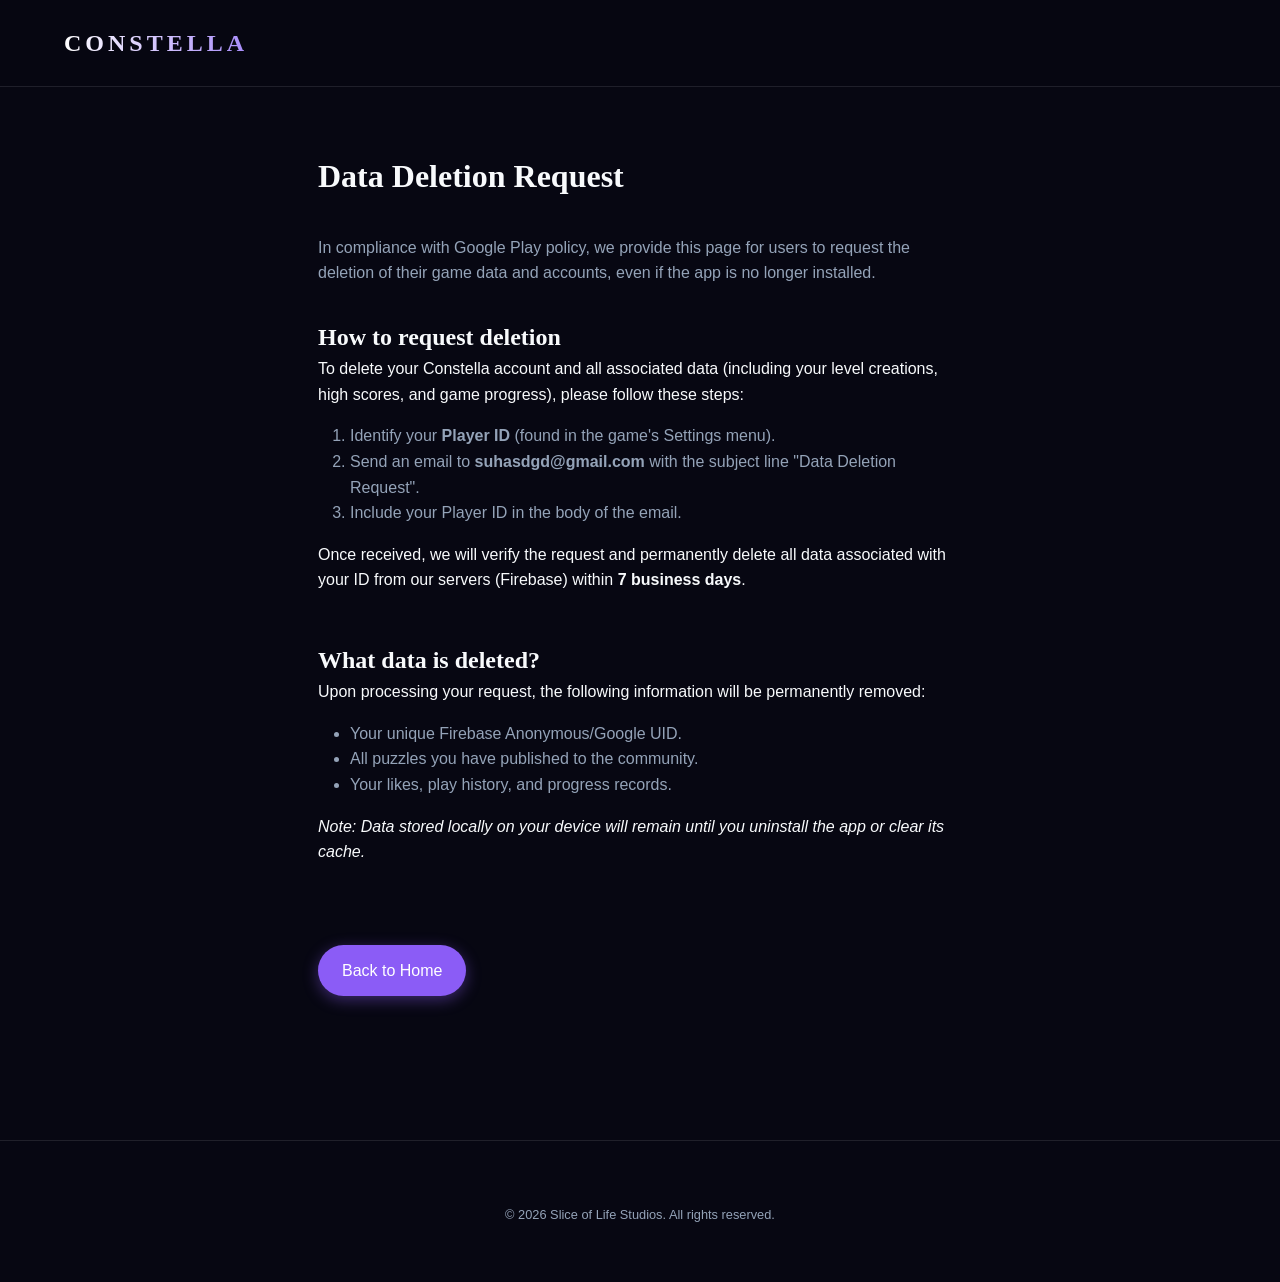
==== delete-account.html @ fef8b9c6 "Add data deletion page and links for Google Play compliance" ====
<!DOCTYPE html>
<html lang="en">
<head>
    <meta charset="UTF-8">
    <meta name="viewport" content="width=device-width, initial-scale=1.0">
    <title>Delete Account & Data — Constella</title>
    <link rel="stylesheet" href="styles.css">
</head>
<body class="legal-page">
    <nav class="glass-nav">
        <a href="index.html" class="logo">CONSTELLA</a>
    </nav>

    <main style="padding: 4rem 10%; max-width: 900px; margin: 0 auto;">
        <h1 style="margin-bottom: 2rem;">Data Deletion Request</h1>
        <p style="margin-bottom: 2rem; color: var(--text-muted);">In compliance with Google Play policy, we provide this page for users to request the deletion of their game data and accounts, even if the app is no longer installed.</p>

        <section style="margin-bottom: 3rem;">
            <h2>How to request deletion</h2>
            <p>To delete your Constella account and all associated data (including your level creations, high scores, and game progress), please follow these steps:</p>
            <ol style="margin: 1rem 2rem; color: var(--text-muted); line-height: 1.6;">
                <li>Identify your <strong>Player ID</strong> (found in the game's Settings menu).</li>
                <li>Send an email to <strong>suhasdgd@gmail.com</strong> with the subject line "Data Deletion Request".</li>
                <li>Include your Player ID in the body of the email.</li>
            </ol>
            <p>Once received, we will verify the request and permanently delete all data associated with your ID from our servers (Firebase) within <strong>7 business days</strong>.</p>
        </section>

        <section style="margin-bottom: 3rem;">
            <h2>What data is deleted?</h2>
            <p>Upon processing your request, the following information will be permanently removed:</p>
            <ul style="margin: 1rem 2rem; color: var(--text-muted);">
                <li>Your unique Firebase Anonymous/Google UID.</li>
                <li>All puzzles you have published to the community.</li>
                <li>Your likes, play history, and progress records.</li>
            </ul>
            <p><em>Note: Data stored locally on your device will remain until you uninstall the app or clear its cache.</em></p>
        </section>

        <a href="index.html" class="btn-contact" style="display: inline-block; margin-top: 2rem; text-decoration: none;">Back to Home</a>
    </main>

    <footer style="margin-top: 5rem;">
        <div class="footer-content">
            <p>&copy; 2026 Slice of Life Studios. All rights reserved.</p>
        </div>
    </footer>
</body>
</html>
---- styles.css ----
:root {
    --bg-dark: #070712;
    --accent: #8b5cf6;
    --accent-glow: rgba(139, 92, 246, 0.4);
    --glass: rgba(255, 255, 255, 0.05);
    --glass-border: rgba(255, 255, 255, 0.1);
    --text-main: #f8fafc;
    --text-muted: #94a3b8;
}

* {
    margin: 0;
    padding: 0;
    box-sizing: border-box;
}

body {
    background-color: var(--bg-dark);
    color: var(--text-main);
    font-family: 'Outfit', sans-serif;
    overflow-x: hidden;
    line-height: 1.6;
}

h1, h2, h3, .logo {
    font-family: 'Cinzel', serif;
}

/* Background Effects */
.stars-bg {
    position: fixed;
    top: 0; left: 0; width: 100%; height: 100%;
    background-image: 
        radial-gradient(circle at 50% 50%, rgba(20, 20, 50, 1), transparent),
        url("https://www.transparenttextures.com/patterns/stardust.png");
    z-index: -2;
    opacity: 0.5;
}

.noise-overlay {
    position: fixed;
    top: 0; left: 0; width: 100%; height: 100%;
    background: url('https://grainy-gradients.vercel.app/noise.svg');
    opacity: 0.05;
    pointer-events: none;
    z-index: -1;
}

/* Navigation */
.glass-nav {
    display: flex;
    justify-content: space-between;
    align-items: center;
    padding: 1.5rem 5%;
    position: sticky;
    top: 0;
    background: rgba(7, 7, 18, 0.8);
    backdrop-filter: blur(12px);
    z-index: 100;
    border-bottom: 1px solid var(--glass-border);
}

.logo {
    font-size: 1.5rem;
    font-weight: 700;
    letter-spacing: 4px;
    background: linear-gradient(to right, #fff, #a78bfa);
    -webkit-background-clip: text;
    -webkit-text-fill-color: transparent;
}

.nav-links a {
    color: var(--text-muted);
    text-decoration: none;
    margin-left: 2rem;
    font-size: 0.9rem;
    transition: 0.3s;
}

.nav-links a:hover {
    color: var(--text-main);
}

.btn-contact {
    padding: 0.8rem 1.5rem;
    background: var(--accent);
    color: white !important;
    border-radius: 50px;
    box-shadow: 0 4px 15px var(--accent-glow);
}

/* Hero Section */
.hero {
    display: flex;
    align-items: center;
    justify-content: space-between;
    padding: 6rem 10% 4rem;
    min-height: 80vh;
}

.hero-content {
    flex: 1;
    padding-right: 5%;
}

.badge {
    display: inline-block;
    padding: 0.4rem 1rem;
    background: var(--glass);
    border: 1px solid var(--glass-border);
    border-radius: 50px;
    font-size: 0.75rem;
    letter-spacing: 2px;
    margin-bottom: 1.5rem;
    color: #a78bfa;
}

.hero h1 {
    font-size: 4rem;
    line-height: 1.1;
    margin-bottom: 1.5rem;
}

.highlight {
    background: linear-gradient(90deg, #8b5cf6, #ec4899);
    -webkit-background-clip: text;
    -webkit-text-fill-color: transparent;
}

.hero p {
    font-size: 1.25rem;
    color: var(--text-muted);
    margin-bottom: 2.5rem;
    max-width: 500px;
}

.play-store-btn img {
    height: 50px;
}

.hero-image-wrap {
    flex: 1;
}

.hero-image {
    padding: 1rem;
    transform: rotate(2deg);
    transition: 0.5s cubic-bezier(0.175, 0.885, 0.32, 1.275);
}

.hero-image:hover {
    transform: rotate(0deg) scale(1.02);
}

.hero-image img {
    width: 100%;
    border-radius: 12px;
    display: block;
}

/* Glass Card Global */
.glass-card {
    background: var(--glass);
    backdrop-filter: blur(10px);
    border: 1px solid var(--glass-border);
    border-radius: 24px;
    box-shadow: 0 8px 32px rgba(0, 0, 0, 0.4);
}

/* Features */
.features {
    padding: 8rem 10%;
    text-align: center;
}

.section-header h2 {
    font-size: 2.5rem;
    margin-bottom: 4rem;
}

.features-grid {
    display: grid;
    grid-template-columns: repeat(auto-fit, minmax(280px, 1fr));
    gap: 2rem;
}

.feature {
    padding: 3rem 2rem;
    transition: 0.3s;
}

.feature:hover {
    background: rgba(255, 255, 255, 0.08);
    transform: translateY(-10px);
}

.feature .icon {
    font-size: 3rem;
    margin-bottom: 1.5rem;
    display: block;
}

.feature h3 {
    margin-bottom: 1rem;
    letter-spacing: 1px;
}

.feature p {
    color: var(--text-muted);
}

/* Footer */
footer {
    padding: 4rem 10% 2rem;
    border-top: 1px solid var(--glass-border);
}

.footer-content {
    text-align: center;
}

.footer-logo {
    font-size: 1.2rem;
    letter-spacing: 4px;
    margin-bottom: 1rem;
}

footer p {
    font-size: 0.8rem;
    color: var(--text-muted);
    margin-bottom: 1.5rem;
}

.footer-links a {
    color: var(--text-muted);
    text-decoration: none;
    margin: 0 1rem;
    font-size: 0.8rem;
}

.footer-links a:hover {
    color: #fff;
}

/* Responsive */
@media (max-width: 992px) {
    .hero {
        flex-direction: column;
        padding-top: 4rem;
        text-align: center;
    }
    .hero-content {
        padding-right: 0;
        margin-bottom: 4rem;
    }
    .hero h1 {
        font-size: 3rem;
    }
    .hero p {
        margin: 0 auto 2.5rem;
    }
}
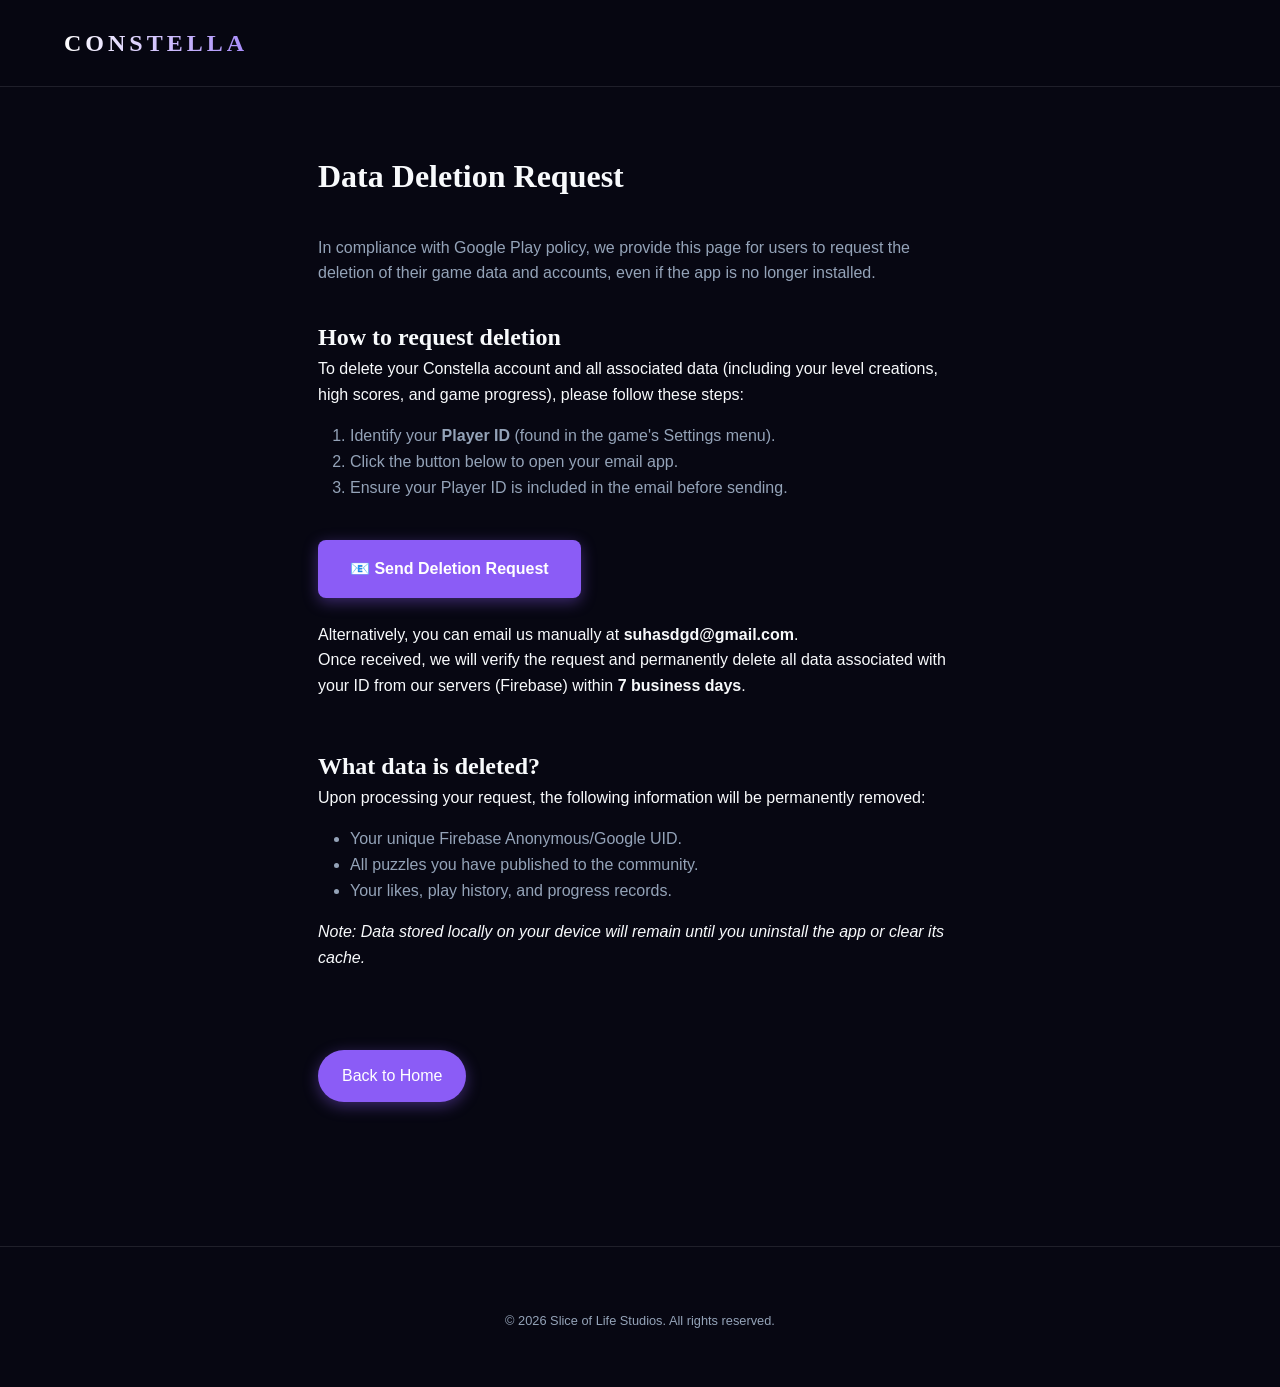
==== commit 6c060f35: "Add simplified email button to data deletion page" ====
--- a/delete-account.html
+++ b/delete-account.html
@@ -20,9 +20,16 @@
             <p>To delete your Constella account and all associated data (including your level creations, high scores, and game progress), please follow these steps:</p>
             <ol style="margin: 1rem 2rem; color: var(--text-muted); line-height: 1.6;">
                 <li>Identify your <strong>Player ID</strong> (found in the game's Settings menu).</li>
-                <li>Send an email to <strong>suhasdgd@gmail.com</strong> with the subject line "Data Deletion Request".</li>
-                <li>Include your Player ID in the body of the email.</li>
+                <li>Click the button below to open your email app.</li>
+                <li>Ensure your Player ID is included in the email before sending.</li>
             </ol>
+            
+            <a href="mailto:suhasdgd@gmail.com?subject=Data%20Deletion%20Request&body=Please%20delete%20my%20Constella%20data.%20My%20Player%20ID%20is:%20[ENTER%20ID%20HERE]" 
+               class="btn-contact" style="display: inline-block; margin: 1.5rem 0; text-decoration: none; background: var(--accent); color: white; padding: 1rem 2rem; border-radius: 8px; font-weight: bold;">
+               📧 Send Deletion Request
+            </a>
+
+            <p>Alternatively, you can email us manually at <strong>suhasdgd@gmail.com</strong>.</p>
             <p>Once received, we will verify the request and permanently delete all data associated with your ID from our servers (Firebase) within <strong>7 business days</strong>.</p>
         </section>
 
